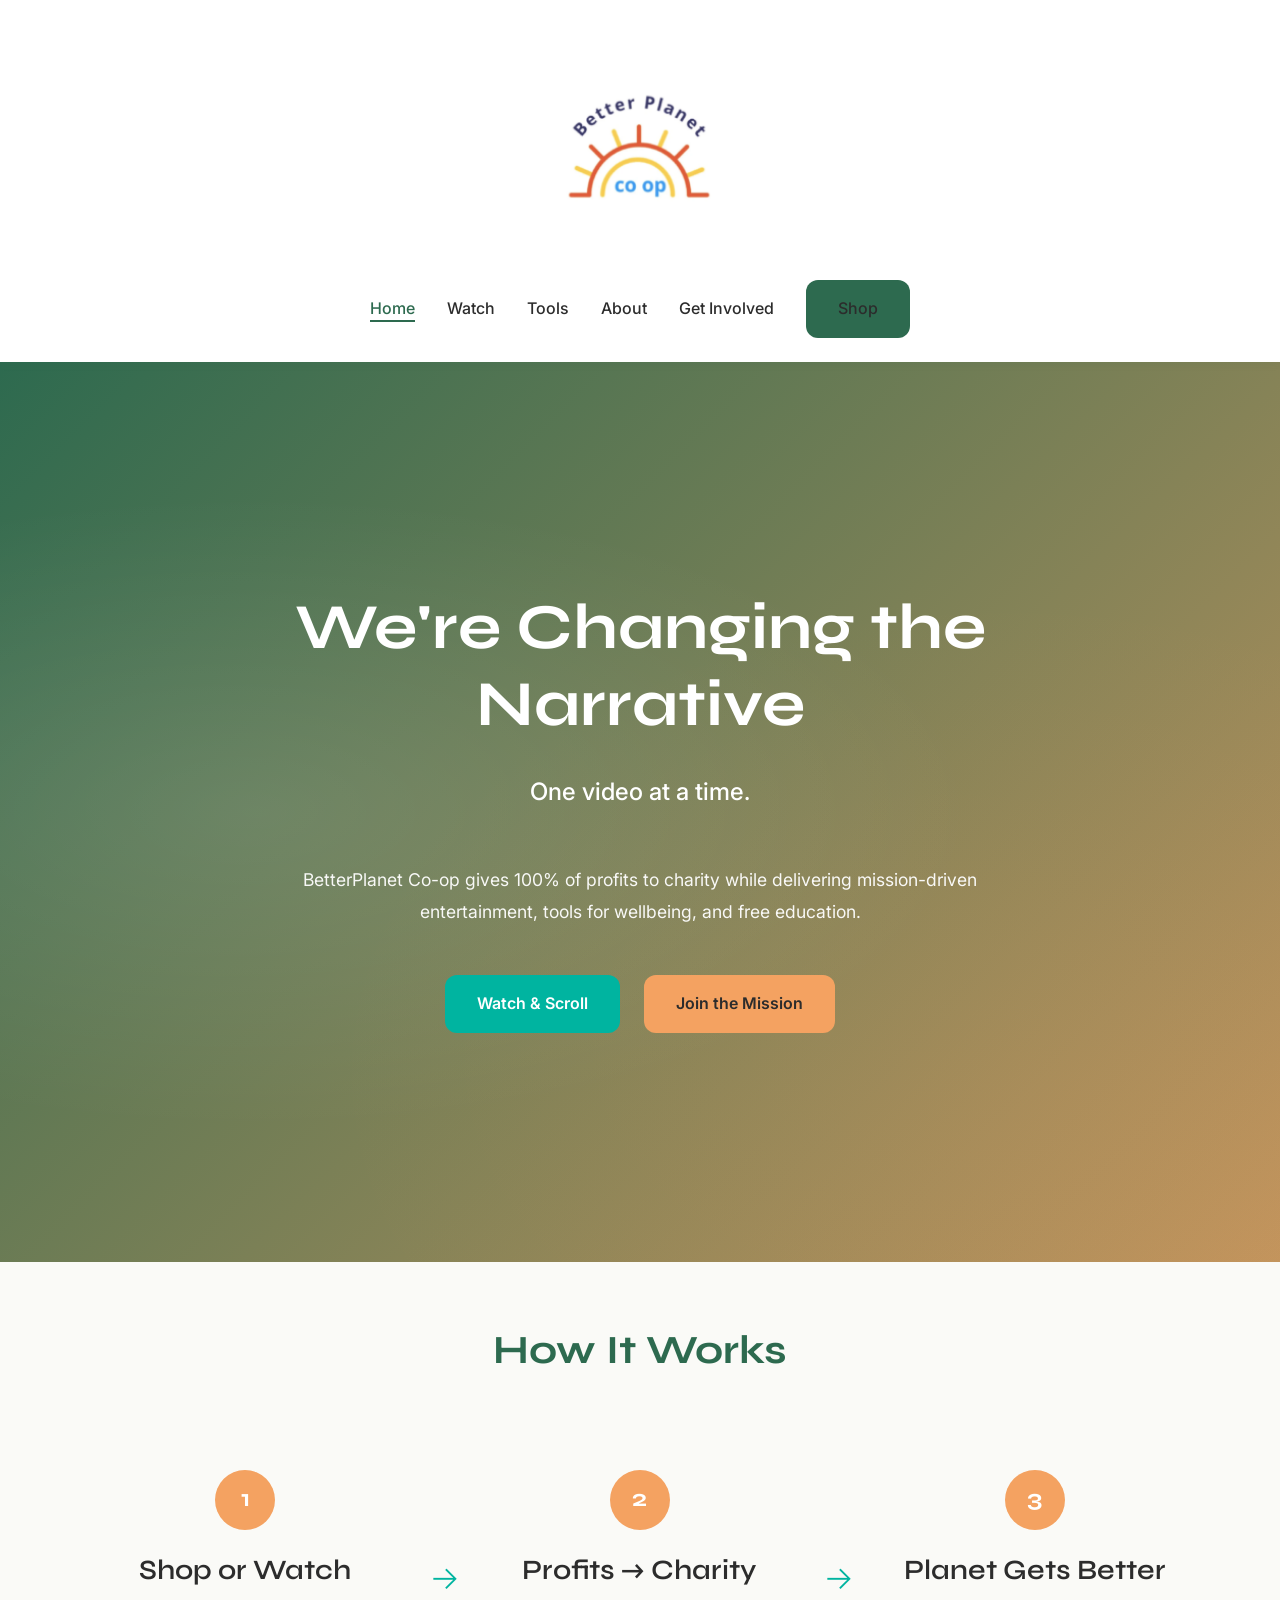
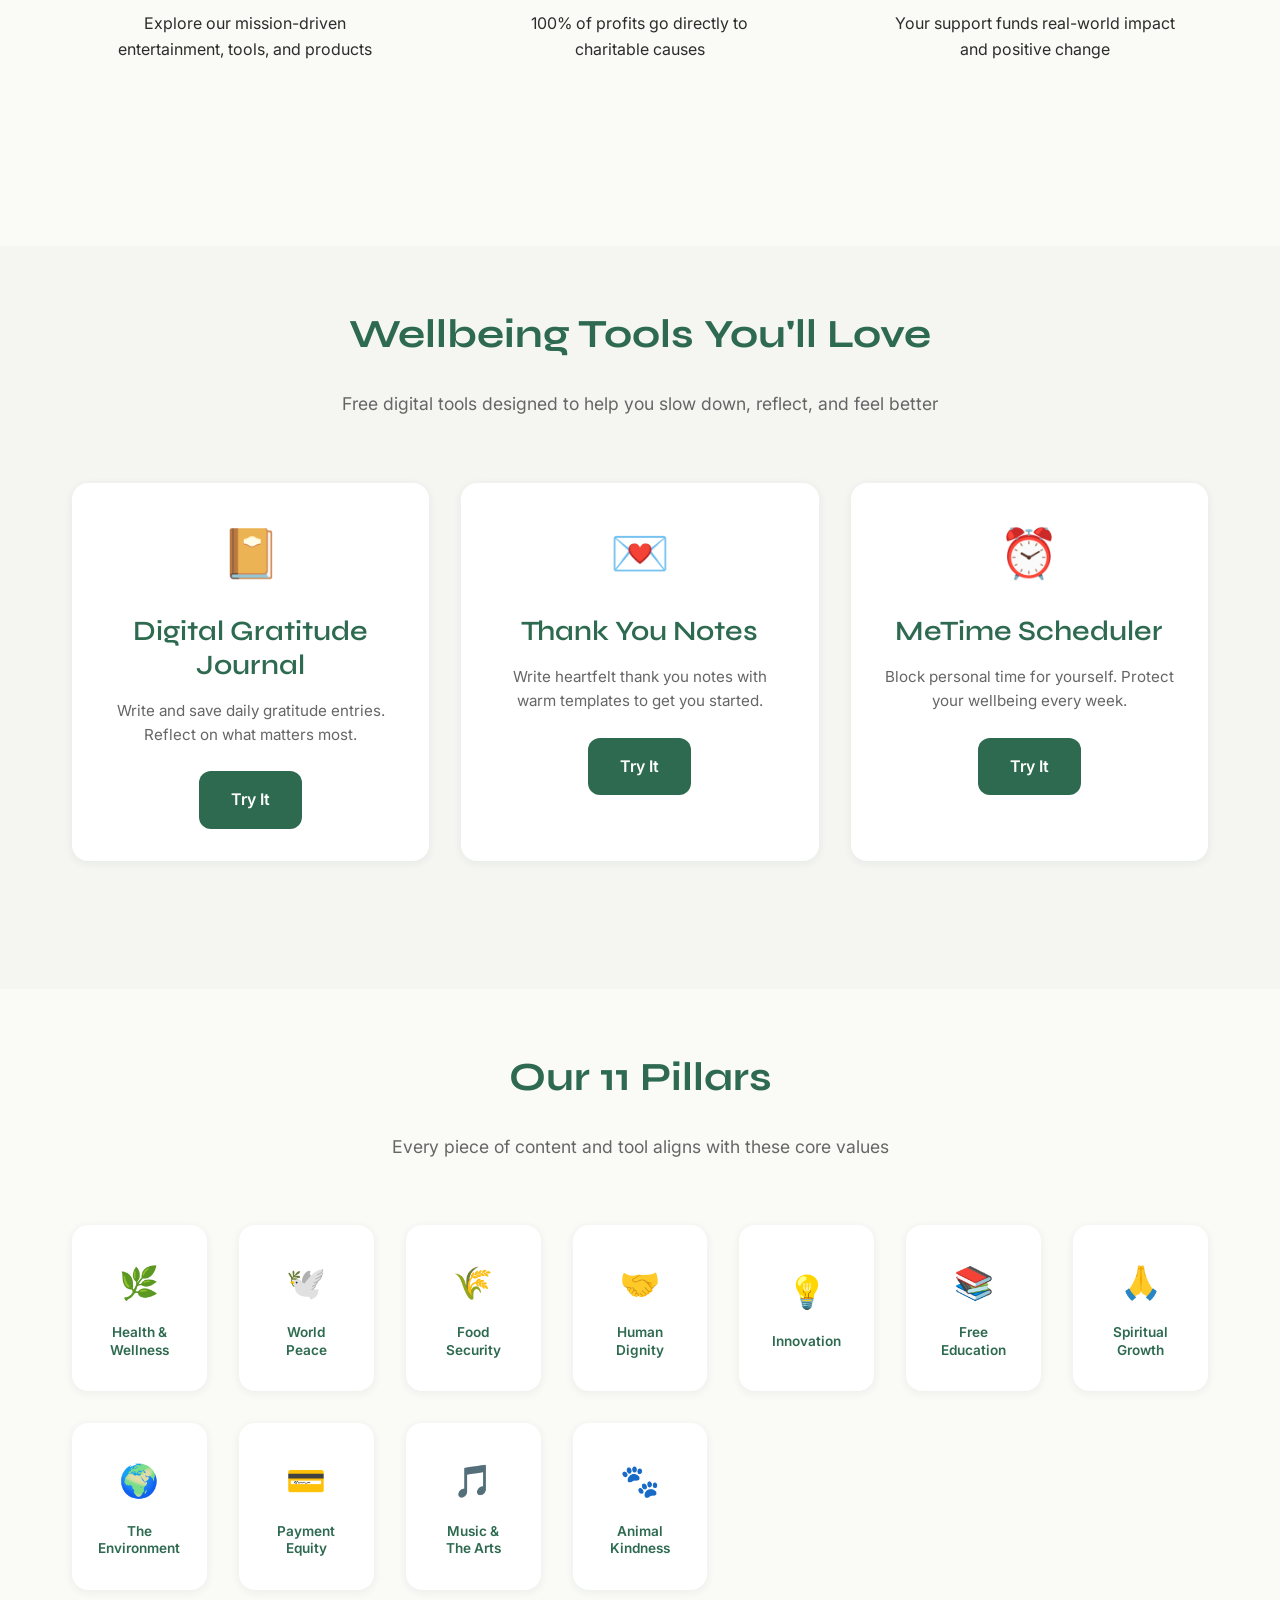
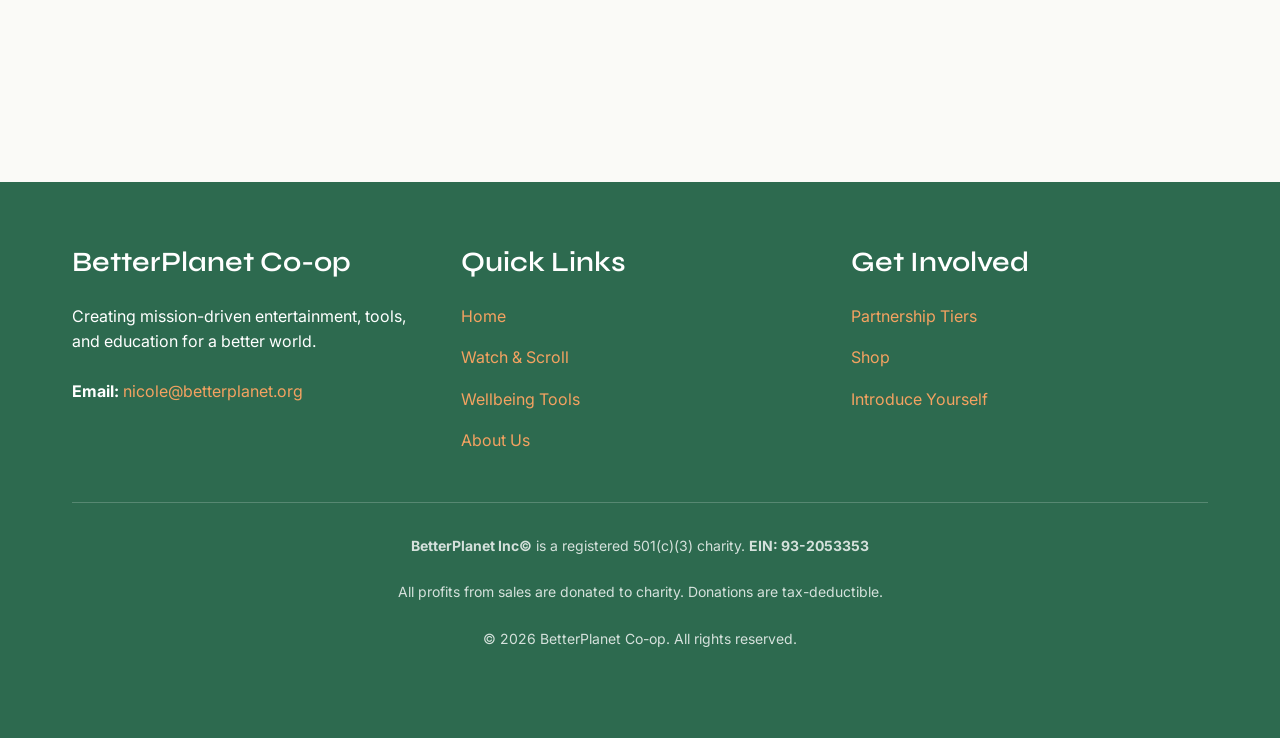
==== index.html @ 9906dc3c "Redesign header layout: centered logo, centered nav links, remove nav text, update favicon path" ====
<!DOCTYPE html>
<html lang="en">
<head>
  <meta charset="UTF-8">
  <meta name="viewport" content="width=device-width, initial-scale=1.0">
  <title>BetterPlanet Co-op | Anti-Doomscrolling Entertainment & Wellbeing</title>
  <link rel="icon" href="/betterplanet_logo_smaller.png" type="image/png" sizes="any">
  <link rel="stylesheet" href="styles.css">
  <style>
    /* Hero Gradient Animation */
    .hero {
      background: linear-gradient(-45deg, #2d6a4f, #00b4a0, #f4a261, #2d6a4f);
      background-size: 400% 400%;
      animation: gradientShift 15s ease infinite;
      min-height: 100vh;
      display: flex;
      align-items: center;
      justify-content: center;
      color: white;
      text-align: center;
      position: relative;
      overflow: hidden;
    }
    
    .hero::before {
      content: '';
      position: absolute;
      top: 0;
      left: 0;
      right: 0;
      bottom: 0;
      background: radial-gradient(ellipse at 20% 50%, rgba(255, 255, 255, 0.1) 0%, transparent 50%),
                  radial-gradient(ellipse at 80% 80%, rgba(244, 162, 97, 0.05) 0%, transparent 50%);
      pointer-events: none;
    }
    
    .hero-content {
      position: relative;
      z-index: 2;
      max-width: 800px;
      padding: var(--spacing-lg);
      animation: fadeInUp var(--transition-slow) ease-out;
    }
    
    .hero h1 {
      color: white;
      margin-bottom: var(--spacing-md);
      font-weight: 700;
    }
    
    .typewriter-text {
      font-size: 1.5rem;
      font-weight: 500;
      margin-bottom: var(--spacing-xl);
      min-height: 3rem;
      display: flex;
      align-items: center;
      justify-content: center;
    }
    
    .hero-subheading {
      font-size: 1.1rem;
      margin-bottom: var(--spacing-xl);
      line-height: 1.8;
      opacity: 0.95;
    }
    
    .hero .btn-group {
      justify-content: center;
    }
    
    /* How It Works */
    .how-it-works {
      display: grid;
      grid-template-columns: repeat(auto-fit, minmax(280px, 1fr));
      gap: var(--spacing-xl);
      text-align: center;
      margin: var(--spacing-2xl) 0;
    }
    
    .step {
      padding: var(--spacing-lg);
    }
    
    .step-number {
      display: inline-flex;
      align-items: center;
      justify-content: center;
      width: 60px;
      height: 60px;
      background-color: var(--color-golden);
      color: white;
      border-radius: 50%;
      font-size: 1.5rem;
      font-weight: 700;
      margin-bottom: var(--spacing-md);
      font-family: var(--font-heading);
    }
    
    .step-arrow {
      display: none;
      color: var(--color-teal);
      font-size: 2rem;
      margin-bottom: var(--spacing-md);
    }
    
    @media (min-width: 769px) {
      .how-it-works {
        grid-template-columns: 1fr 1fr 1fr;
      }
      
      .step {
        position: relative;
      }
      
      .step:not(:last-child)::after {
        content: '→';
        position: absolute;
        right: -40px;
        top: 50%;
        transform: translateY(-50%);
        font-size: 2rem;
        color: var(--color-teal);
        font-weight: 300;
      }
    }
    
    /* Tools Preview */
    .tools-preview {
      display: grid;
      grid-template-columns: repeat(auto-fit, minmax(280px, 1fr));
      gap: var(--spacing-lg);
      margin: var(--spacing-2xl) 0;
    }
    
    .tool-card {
      background: white;
      border-radius: var(--radius-lg);
      padding: var(--spacing-lg);
      text-align: center;
      box-shadow: var(--shadow-sm);
      transition: all var(--transition-base);
    }
    
    .tool-card:hover {
      transform: translateY(-8px);
      box-shadow: var(--shadow-lg);
    }
    
    .tool-icon {
      font-size: 3rem;
      margin-bottom: var(--spacing-md);
    }
    
    .tool-card h3 {
      color: var(--color-forest-green);
      margin-bottom: var(--spacing-sm);
    }
    
    .tool-card p {
      color: var(--color-text-light);
      margin-bottom: var(--spacing-md);
      font-size: 0.95rem;
    }
    
    /* Pillars Grid */
    .pillars-grid {
      display: grid;
      grid-template-columns: repeat(auto-fit, minmax(120px, 1fr));
      gap: var(--spacing-lg);
      margin: var(--spacing-2xl) 0;
    }
    
    @media (max-width: 768px) {
      .pillars-grid {
        grid-template-columns: repeat(3, 1fr);
      }
    }
    
    .pillar-item {
      display: flex;
      flex-direction: column;
      align-items: center;
      justify-content: center;
      padding: var(--spacing-lg);
      background: white;
      border-radius: var(--radius-lg);
      box-shadow: var(--shadow-sm);
      transition: all var(--transition-base);
      cursor: pointer;
      text-align: center;
    }
    
    .pillar-item:hover {
      transform: scale(1.05) translateY(-4px);
      box-shadow: var(--shadow-md);
      background-color: var(--bg-secondary);
    }
    
    .pillar-icon {
      font-size: 2rem;
      margin-bottom: var(--spacing-sm);
    }
    
    .pillar-label {
      font-size: 0.85rem;
      font-weight: 600;
      color: var(--color-forest-green);
      line-height: 1.3;
    }
    
    /* Section Headers */
    .section-header {
      text-align: center;
      margin-bottom: var(--spacing-2xl);
    }
    
    .section-header h2 {
      color: var(--color-forest-green);
    }
    
    .section-header p {
      font-size: 1.1rem;
      color: var(--color-text-light);
      max-width: 600px;
      margin: 0 auto;
    }
  </style>
</head>
<body>
  <!-- Navigation -->
  <header>
    <div class="container">
      <nav class="navbar">
        <a href="index.html" class="logo"><img src="betterplanet_logo_smaller.png" alt="BetterPlanet Co-op logo"></a>
        <div class="hamburger">
          <span></span>
          <span></span>
          <span></span>
        </div>
        <ul class="nav-links">
          <li><a href="index.html">Home</a></li>
          <li><a href="tv.html">Watch</a></li>
          <li><a href="tools.html">Tools</a></li>
          <li><a href="about.html">About</a></li>
          <li><a href="get-involved.html">Get Involved</a></li>
          <li><a href="https://www.agenticsgrowthlab.com/shopping" target="_blank" class="btn btn-primary">Shop</a></li>
        </ul>
      </nav>
    </div>
  </header>

  <!-- Hero Section -->
  <section class="hero">
    <div class="hero-content">
      <h1>We're Changing the Narrative</h1>
      <div class="typewriter-text" id="typewriter"></div>
      <p class="hero-subheading">BetterPlanet Co-op gives 100% of profits to charity while delivering mission-driven entertainment, tools for wellbeing, and free education.</p>
      <div class="btn-group">
        <a href="tv.html" class="btn btn-secondary">Watch & Scroll</a>
        <a href="get-involved.html" class="btn btn-accent">Join the Mission</a>
      </div>
    </div>
  </section>

  <!-- How It Works -->
  <section class="section">
    <div class="container">
      <div class="section-header">
        <h2>How It Works</h2>
      </div>
      <div class="how-it-works">
        <div class="step fade-in-up">
          <div class="step-number">1</div>
          <h3>Shop or Watch</h3>
          <p>Explore our mission-driven entertainment, tools, and products</p>
        </div>
        <div class="step fade-in-up">
          <div class="step-number">2</div>
          <h3>Profits → Charity</h3>
          <p>100% of profits go directly to charitable causes</p>
        </div>
        <div class="step fade-in-up">
          <div class="step-number">3</div>
          <h3>Planet Gets Better</h3>
          <p>Your support funds real-world impact and positive change</p>
        </div>
      </div>
    </div>
  </section>

  <!-- Featured Tools -->
  <section class="section section-alt">
    <div class="container">
      <div class="section-header">
        <h2>Wellbeing Tools You'll Love</h2>
        <p>Free digital tools designed to help you slow down, reflect, and feel better</p>
      </div>
      <div class="tools-preview">
        <div class="tool-card fade-in-up">
          <div class="tool-icon">📔</div>
          <h3>Digital Gratitude Journal</h3>
          <p>Write and save daily gratitude entries. Reflect on what matters most.</p>
          <a href="tools.html#gratitude" class="btn btn-primary">Try It</a>
        </div>
        <div class="tool-card fade-in-up">
          <div class="tool-icon">💌</div>
          <h3>Thank You Notes</h3>
          <p>Write heartfelt thank you notes with warm templates to get you started.</p>
          <a href="tools.html#thankyou" class="btn btn-primary">Try It</a>
        </div>
        <div class="tool-card fade-in-up">
          <div class="tool-icon">⏰</div>
          <h3>MeTime Scheduler</h3>
          <p>Block personal time for yourself. Protect your wellbeing every week.</p>
          <a href="tools.html#metime" class="btn btn-primary">Try It</a>
        </div>
      </div>
    </div>
  </section>

  <!-- 11 Pillars -->
  <section class="section">
    <div class="container">
      <div class="section-header">
        <h2>Our 11 Pillars</h2>
        <p>Every piece of content and tool aligns with these core values</p>
      </div>
      <div class="pillars-grid">
        <div class="pillar-item fade-in-up">
          <div class="pillar-icon">🌿</div>
          <div class="pillar-label">Health & Wellness</div>
        </div>
        <div class="pillar-item fade-in-up">
          <div class="pillar-icon">🕊️</div>
          <div class="pillar-label">World Peace</div>
        </div>
        <div class="pillar-item fade-in-up">
          <div class="pillar-icon">🌾</div>
          <div class="pillar-label">Food Security</div>
        </div>
        <div class="pillar-item fade-in-up">
          <div class="pillar-icon">🤝</div>
          <div class="pillar-label">Human Dignity</div>
        </div>
        <div class="pillar-item fade-in-up">
          <div class="pillar-icon">💡</div>
          <div class="pillar-label">Innovation</div>
        </div>
        <div class="pillar-item fade-in-up">
          <div class="pillar-icon">📚</div>
          <div class="pillar-label">Free Education</div>
        </div>
        <div class="pillar-item fade-in-up">
          <div class="pillar-icon">🙏</div>
          <div class="pillar-label">Spiritual Growth</div>
        </div>
        <div class="pillar-item fade-in-up">
          <div class="pillar-icon">🌍</div>
          <div class="pillar-label">The Environment</div>
        </div>
        <div class="pillar-item fade-in-up">
          <div class="pillar-icon">💳</div>
          <div class="pillar-label">Payment Equity</div>
        </div>
        <div class="pillar-item fade-in-up">
          <div class="pillar-icon">🎵</div>
          <div class="pillar-label">Music & The Arts</div>
        </div>
        <div class="pillar-item fade-in-up">
          <div class="pillar-icon">🐾</div>
          <div class="pillar-label">Animal Kindness</div>
        </div>
      </div>
    </div>
  </section>

  <!-- Footer -->
  <footer>
    <div class="container">
      <div class="footer-content">
        <div class="footer-section">
          <h3>BetterPlanet Co-op</h3>
          <p>Creating mission-driven entertainment, tools, and education for a better world.</p>
          <p><strong>Email:</strong> <a href="mailto:nicole@betterplanet.org">nicole@betterplanet.org</a></p>
        </div>
        <div class="footer-section">
          <h3>Quick Links</h3>
          <ul>
            <li><a href="index.html">Home</a></li>
            <li><a href="tv.html">Watch & Scroll</a></li>
            <li><a href="tools.html">Wellbeing Tools</a></li>
            <li><a href="about.html">About Us</a></li>
          </ul>
        </div>
        <div class="footer-section">
          <h3>Get Involved</h3>
          <ul>
            <li><a href="get-involved.html">Partnership Tiers</a></li>
            <li><a href="https://www.agenticsgrowthlab.com/shopping" target="_blank">Shop</a></li>
            <li><a href="https://www.agenticsgrowthlab.com/introduce-yourself" target="_blank">Introduce Yourself</a></li>
          </ul>
        </div>
      </div>
      <div class="footer-bottom">
        <p><strong>BetterPlanet Inc©</strong> is a registered 501(c)(3) charity. <strong>EIN: 93-2053353</strong></p>
        <p>All profits from sales are donated to charity. Donations are tax-deductible.</p>
        <p>&copy; 2026 BetterPlanet Co-op. All rights reserved.</p>
      </div>
    </div>
  </footer>

  <script src="script.js"></script>
  <script>
    // Initialize typewriter effect on home page
    document.addEventListener('DOMContentLoaded', function() {
      const typewriterElement = document.getElementById('typewriter');
      if (typewriterElement) {
        const phrases = [
          'One video at a time.',
          'One purchase at a time.',
          'One act of kindness at a time.'
        ];
        typewriter(typewriterElement, phrases, 80, 2000);
      }
    });
  </script>
</body>
</html>
---- styles.css ----
/* ===========================================
   BetterPlanet Co-op — Global Styles
   Design System: Warm, hopeful, human
   =========================================== */

@import url('https://fonts.googleapis.com/css2?family=Syne:wght@400;500;600;700&family=Inter:wght@300;400;500;600;700&display=swap');

/* ========== CSS VARIABLES ========== */
:root {
  /* Colors */
  --bg-primary: #fafaf7;
  --bg-secondary: #f5f5f2;
  --color-forest-green: #2d6a4f;
  --color-teal: #00b4a0;
  --color-golden: #f4a261;
  --color-white: #ffffff;
  --color-text-dark: #2c2c2c;
  --color-text-light: #666666;
  --color-border: #e8e8e3;
  
  /* Typography */
  --font-heading: 'Syne', sans-serif;
  --font-body: 'Inter', sans-serif;
  --font-size-base: 16px;
  --line-height-base: 1.6;
  
  /* Spacing */
  --spacing-xs: 0.5rem;
  --spacing-sm: 1rem;
  --spacing-md: 1.5rem;
  --spacing-lg: 2rem;
  --spacing-xl: 3rem;
  --spacing-2xl: 4rem;
  
  /* Border Radius */
  --radius-sm: 8px;
  --radius-md: 12px;
  --radius-lg: 16px;
  --radius-xl: 20px;
  
  /* Shadows */
  --shadow-sm: 0 2px 8px rgba(45, 106, 79, 0.08);
  --shadow-md: 0 4px 16px rgba(45, 106, 79, 0.12);
  --shadow-lg: 0 8px 24px rgba(45, 106, 79, 0.15);
  
  /* Transitions */
  --transition-fast: 150ms ease-out;
  --transition-base: 250ms ease-out;
  --transition-slow: 350ms ease-out;
}

/* ========== RESET & BASE ========== */
* {
  margin: 0;
  padding: 0;
  box-sizing: border-box;
}

html {
  scroll-behavior: smooth;
}

body {
  font-family: var(--font-body);
  font-size: var(--font-size-base);
  line-height: var(--line-height-base);
  color: var(--color-text-dark);
  background-color: var(--bg-primary);
  overflow-x: hidden;
}

/* ========== TYPOGRAPHY ========== */
h1, h2, h3, h4, h5, h6 {
  font-family: var(--font-heading);
  font-weight: 600;
  line-height: 1.2;
  color: var(--color-text-dark);
  margin-bottom: var(--spacing-md);
}

h1 {
  font-size: clamp(2rem, 6vw, 4rem);
  font-weight: 700;
  margin-bottom: var(--spacing-lg);
}

h2 {
  font-size: clamp(1.5rem, 4vw, 2.5rem);
  font-weight: 700;
  margin-bottom: var(--spacing-lg);
}

h3 {
  font-size: clamp(1.25rem, 3vw, 1.75rem);
  font-weight: 600;
}

p {
  margin-bottom: var(--spacing-md);
}

a {
  color: var(--color-teal);
  text-decoration: none;
  transition: color var(--transition-fast);
}

a:hover {
  color: var(--color-golden);
}

/* ========== BUTTONS ========== */
.btn {
  display: inline-flex;
  align-items: center;
  justify-content: center;
  padding: var(--spacing-sm) var(--spacing-lg);
  font-family: var(--font-body);
  font-size: 1rem;
  font-weight: 600;
  border: none;
  border-radius: var(--radius-md);
  cursor: pointer;
  transition: all var(--transition-base);
  text-decoration: none;
  white-space: nowrap;
}

.btn:hover {
  transform: translateY(-2px);
  box-shadow: var(--shadow-md);
}

.btn-primary {
  background-color: var(--color-forest-green);
  color: var(--color-white);
}

.btn-primary:hover {
  background-color: #1f4937;
}

.btn-secondary {
  background-color: var(--color-teal);
  color: var(--color-white);
}

.btn-secondary:hover {
  background-color: #00937f;
}

.btn-accent {
  background-color: var(--color-golden);
  color: var(--color-text-dark);
}

.btn-accent:hover {
  background-color: #e89050;
}

.btn-outline {
  background-color: transparent;
  color: var(--color-forest-green);
  border: 2px solid var(--color-forest-green);
}

.btn-outline:hover {
  background-color: var(--color-forest-green);
  color: var(--color-white);
}

.btn-group {
  display: flex;
  gap: var(--spacing-md);
  flex-wrap: wrap;
}

/* ========== LAYOUT ========== */
.container {
  max-width: 1200px;
  margin: 0 auto;
  padding: 0 var(--spacing-lg);
}

.section {
  padding: var(--spacing-2xl) 0;
}

.section-alt {
  background-color: var(--bg-secondary);
}

.grid {
  display: grid;
  gap: var(--spacing-lg);
}

.grid-2 {
  grid-template-columns: repeat(auto-fit, minmax(300px, 1fr));
}

.grid-3 {
  grid-template-columns: repeat(auto-fit, minmax(280px, 1fr));
}

.grid-4 {
  grid-template-columns: repeat(auto-fit, minmax(250px, 1fr));
}

@media (max-width: 768px) {
  .grid-2,
  .grid-3,
  .grid-4 {
    grid-template-columns: 1fr;
  }
  
  .container {
    padding: 0 var(--spacing-md);
  }
}

/* ========== CARDS ========== */
.card {
  background-color: var(--color-white);
  border-radius: var(--radius-lg);
  padding: var(--spacing-lg);
  box-shadow: var(--shadow-sm);
  transition: all var(--transition-base);
}

.card:hover {
  box-shadow: var(--shadow-md);
  transform: translateY(-4px);
}

.card-icon {
  font-size: 2.5rem;
  margin-bottom: var(--spacing-md);
}

/* ========== FORMS ========== */
.form-group {
  margin-bottom: var(--spacing-lg);
}

label {
  display: block;
  margin-bottom: var(--spacing-sm);
  font-weight: 600;
  color: var(--color-text-dark);
}

input,
textarea,
select {
  width: 100%;
  padding: var(--spacing-sm);
  border: 1px solid var(--color-border);
  border-radius: var(--radius-md);
  font-family: var(--font-body);
  font-size: 1rem;
  transition: border-color var(--transition-fast);
}

input:focus,
textarea:focus,
select:focus {
  outline: none;
  border-color: var(--color-teal);
  box-shadow: 0 0 0 3px rgba(0, 180, 160, 0.1);
}

textarea {
  resize: vertical;
  min-height: 120px;
}

/* ========== NAVIGATION ========== */
header {
  background-color: var(--color-white);
  box-shadow: var(--shadow-sm);
  position: sticky;
  top: 0;
  z-index: 100;
}

.navbar {
  display: flex;
  flex-direction: column;
  align-items: center;
  padding: var(--spacing-md) 0;
  gap: var(--spacing-sm);
}

.logo {
    display: inline-flex;
    align-items: center;
    justify-content: center;
    font-family: var(--font-heading);
    font-size: 1.5rem;
    font-weight: 700;
    color: var(--color-forest-green);
    text-decoration: none;
  }

  .logo img {
    height: 240px;
    width: auto;
    display: block;
  }
.nav-links {
  display: flex;
  list-style: none;
  gap: var(--spacing-lg);
  align-items: center;
  justify-content: center;
  flex-wrap: wrap;
}

.nav-links a {
  color: var(--color-text-dark);
  font-weight: 500;
  transition: color var(--transition-fast);
}

.nav-links a:hover {
  color: var(--color-teal);
}

.nav-links a.active {
  color: var(--color-forest-green);
  border-bottom: 2px solid var(--color-forest-green);
  padding-bottom: 2px;
}

.hamburger {
  display: none;
  flex-direction: column;
  cursor: pointer;
  gap: 6px;
}

.hamburger span {
  width: 25px;
  height: 3px;
  background-color: var(--color-forest-green);
  border-radius: 2px;
  transition: all var(--transition-base);
}

@media (max-width: 768px) {
  .hamburger {
    display: flex;
  }
  
  .nav-links {
    display: none;
    position: absolute;
    top: 100%;
    left: 0;
    right: 0;
    flex-direction: column;
    background-color: var(--color-white);
    gap: 0;
    border-bottom: 1px solid var(--color-border);
  }
  
  .nav-links.active {
    display: flex;
  }
  
  .nav-links a {
    padding: var(--spacing-md) var(--spacing-lg);
    border-bottom: 1px solid var(--color-border);
  }
  
  .hamburger.active span:nth-child(1) {
    transform: rotate(45deg) translate(10px, 10px);
  }
  
  .hamburger.active span:nth-child(2) {
    opacity: 0;
  }
  
  .hamburger.active span:nth-child(3) {
    transform: rotate(-45deg) translate(7px, -7px);
  }
}

/* ========== FOOTER ========== */
footer {
  background-color: var(--color-forest-green);
  color: var(--color-white);
  padding: var(--spacing-2xl) 0;
  margin-top: var(--spacing-2xl);
}

footer a {
  color: var(--color-golden);
}

footer a:hover {
  color: var(--color-white);
}

.footer-content {
  display: grid;
  grid-template-columns: repeat(auto-fit, minmax(250px, 1fr));
  gap: var(--spacing-lg);
  margin-bottom: var(--spacing-lg);
}

.footer-section h3 {
  color: var(--color-white);
  margin-bottom: var(--spacing-md);
}

.footer-section ul {
  list-style: none;
}

.footer-section li {
  margin-bottom: var(--spacing-sm);
}

.footer-bottom {
  border-top: 1px solid rgba(255, 255, 255, 0.2);
  padding-top: var(--spacing-lg);
  text-align: center;
  font-size: 0.875rem;
  color: rgba(255, 255, 255, 0.8);
}

/* ========== ANIMATIONS ========== */
@keyframes fadeInUp {
  from {
    opacity: 0;
    transform: translateY(30px);
  }
  to {
    opacity: 1;
    transform: translateY(0);
  }
}

@keyframes fadeIn {
  from {
    opacity: 0;
  }
  to {
    opacity: 1;
  }
}

@keyframes slideInLeft {
  from {
    opacity: 0;
    transform: translateX(-30px);
  }
  to {
    opacity: 1;
    transform: translateX(0);
  }
}

@keyframes slideInRight {
  from {
    opacity: 0;
    transform: translateX(30px);
  }
  to {
    opacity: 1;
    transform: translateX(0);
  }
}

@keyframes pulse {
  0%, 100% {
    opacity: 1;
  }
  50% {
    opacity: 0.7;
  }
}

@keyframes gradientShift {
  0% {
    background-position: 0% 50%;
  }
  50% {
    background-position: 100% 50%;
  }
  100% {
    background-position: 0% 50%;
  }
}

.fade-in-up {
  animation: fadeInUp var(--transition-slow) ease-out forwards;
}

.fade-in {
  animation: fadeIn var(--transition-base) ease-out;
}

.slide-in-left {
  animation: slideInLeft var(--transition-slow) ease-out forwards;
}

.slide-in-right {
  animation: slideInRight var(--transition-slow) ease-out forwards;
}

/* ========== UTILITY CLASSES ========== */
.text-center {
  text-align: center;
}

.text-muted {
  color: var(--color-text-light);
}

.mt-sm { margin-top: var(--spacing-sm); }
.mt-md { margin-top: var(--spacing-md); }
.mt-lg { margin-top: var(--spacing-lg); }
.mt-xl { margin-top: var(--spacing-xl); }

.mb-sm { margin-bottom: var(--spacing-sm); }
.mb-md { margin-bottom: var(--spacing-md); }
.mb-lg { margin-bottom: var(--spacing-lg); }
.mb-xl { margin-bottom: var(--spacing-xl); }

.px-md { padding-left: var(--spacing-md); padding-right: var(--spacing-md); }
.py-lg { padding-top: var(--spacing-lg); padding-bottom: var(--spacing-lg); }

/* ========== ACCESSIBILITY ========== */
@media (prefers-reduced-motion: reduce) {
  * {
    animation-duration: 0.01ms !important;
    animation-iteration-count: 1 !important;
    transition-duration: 0.01ms !important;
  }
}

@media (prefers-color-scheme: dark) {
  :root {
    --bg-primary: #1a1a18;
    --bg-secondary: #2a2a27;
    --color-text-dark: #f5f5f2;
    --color-text-light: #b0b0a8;
  }
  
  body {
    background-color: var(--bg-primary);
  }
}
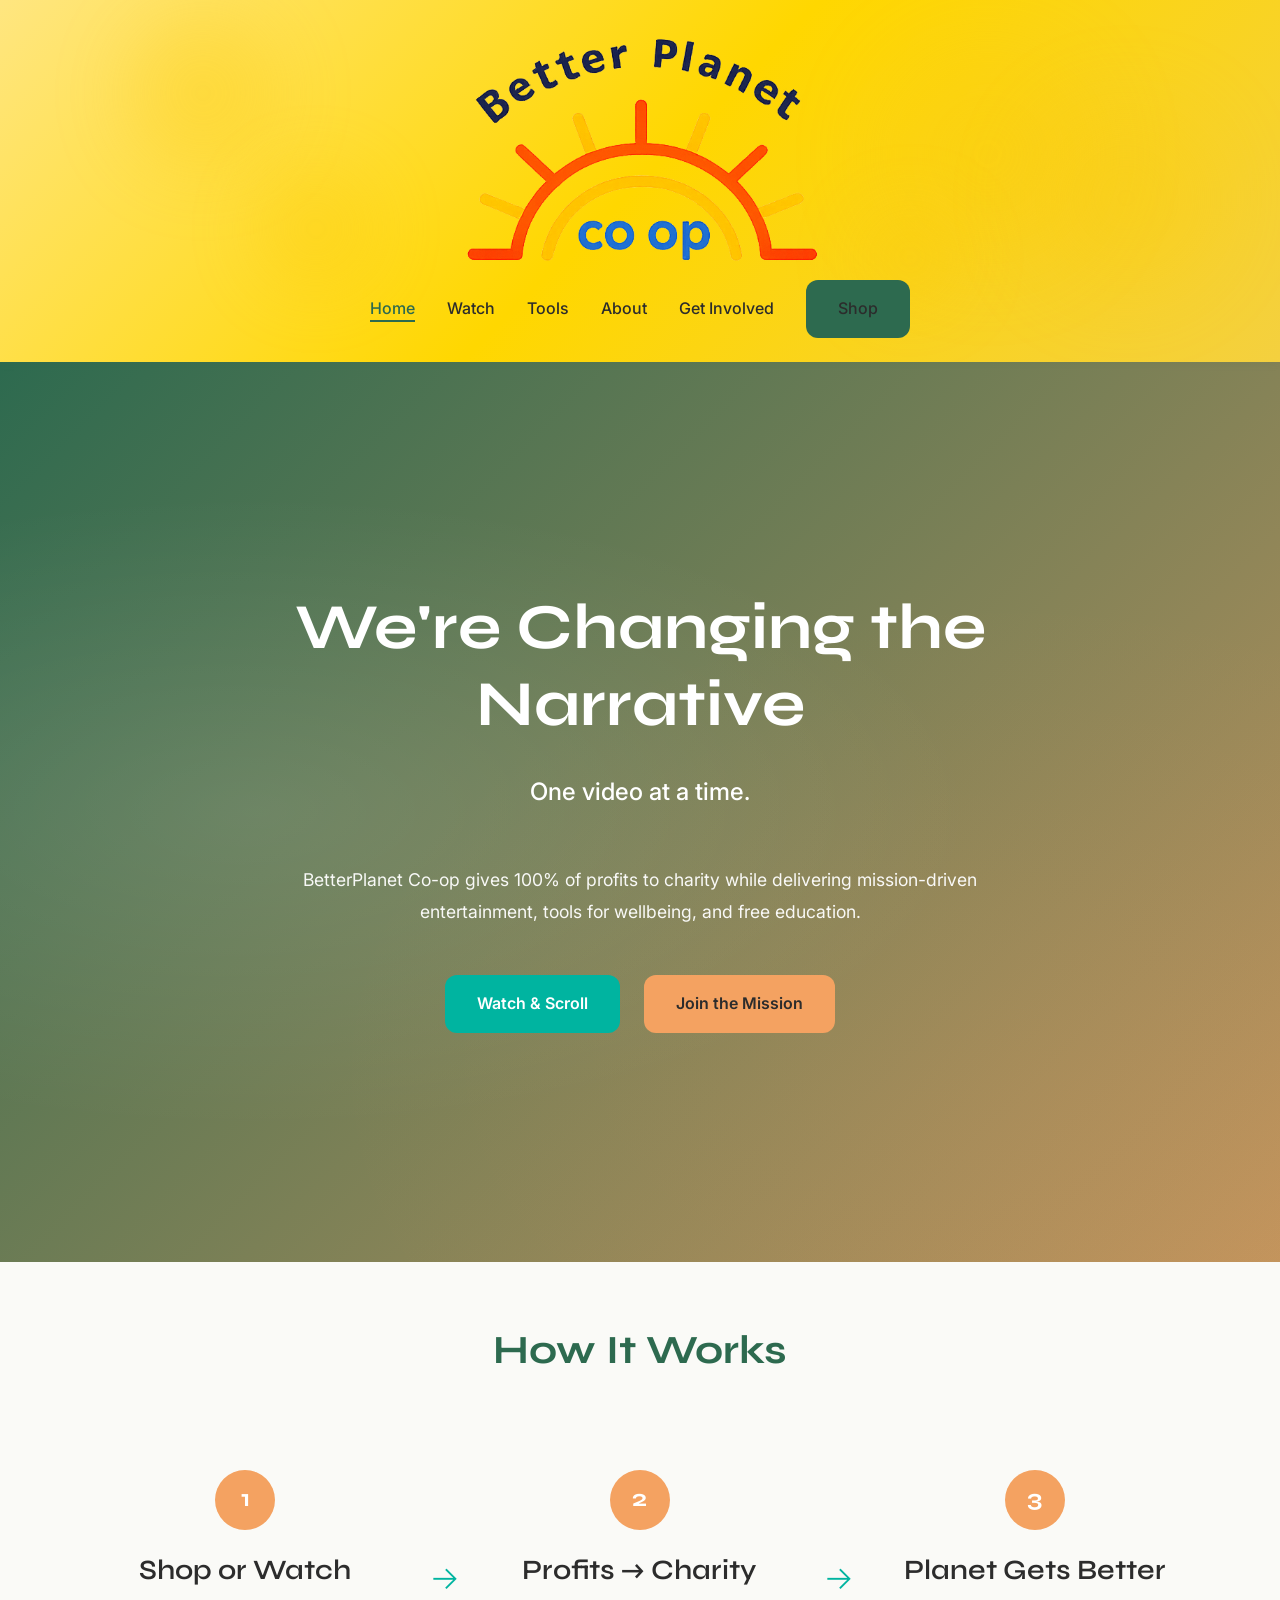
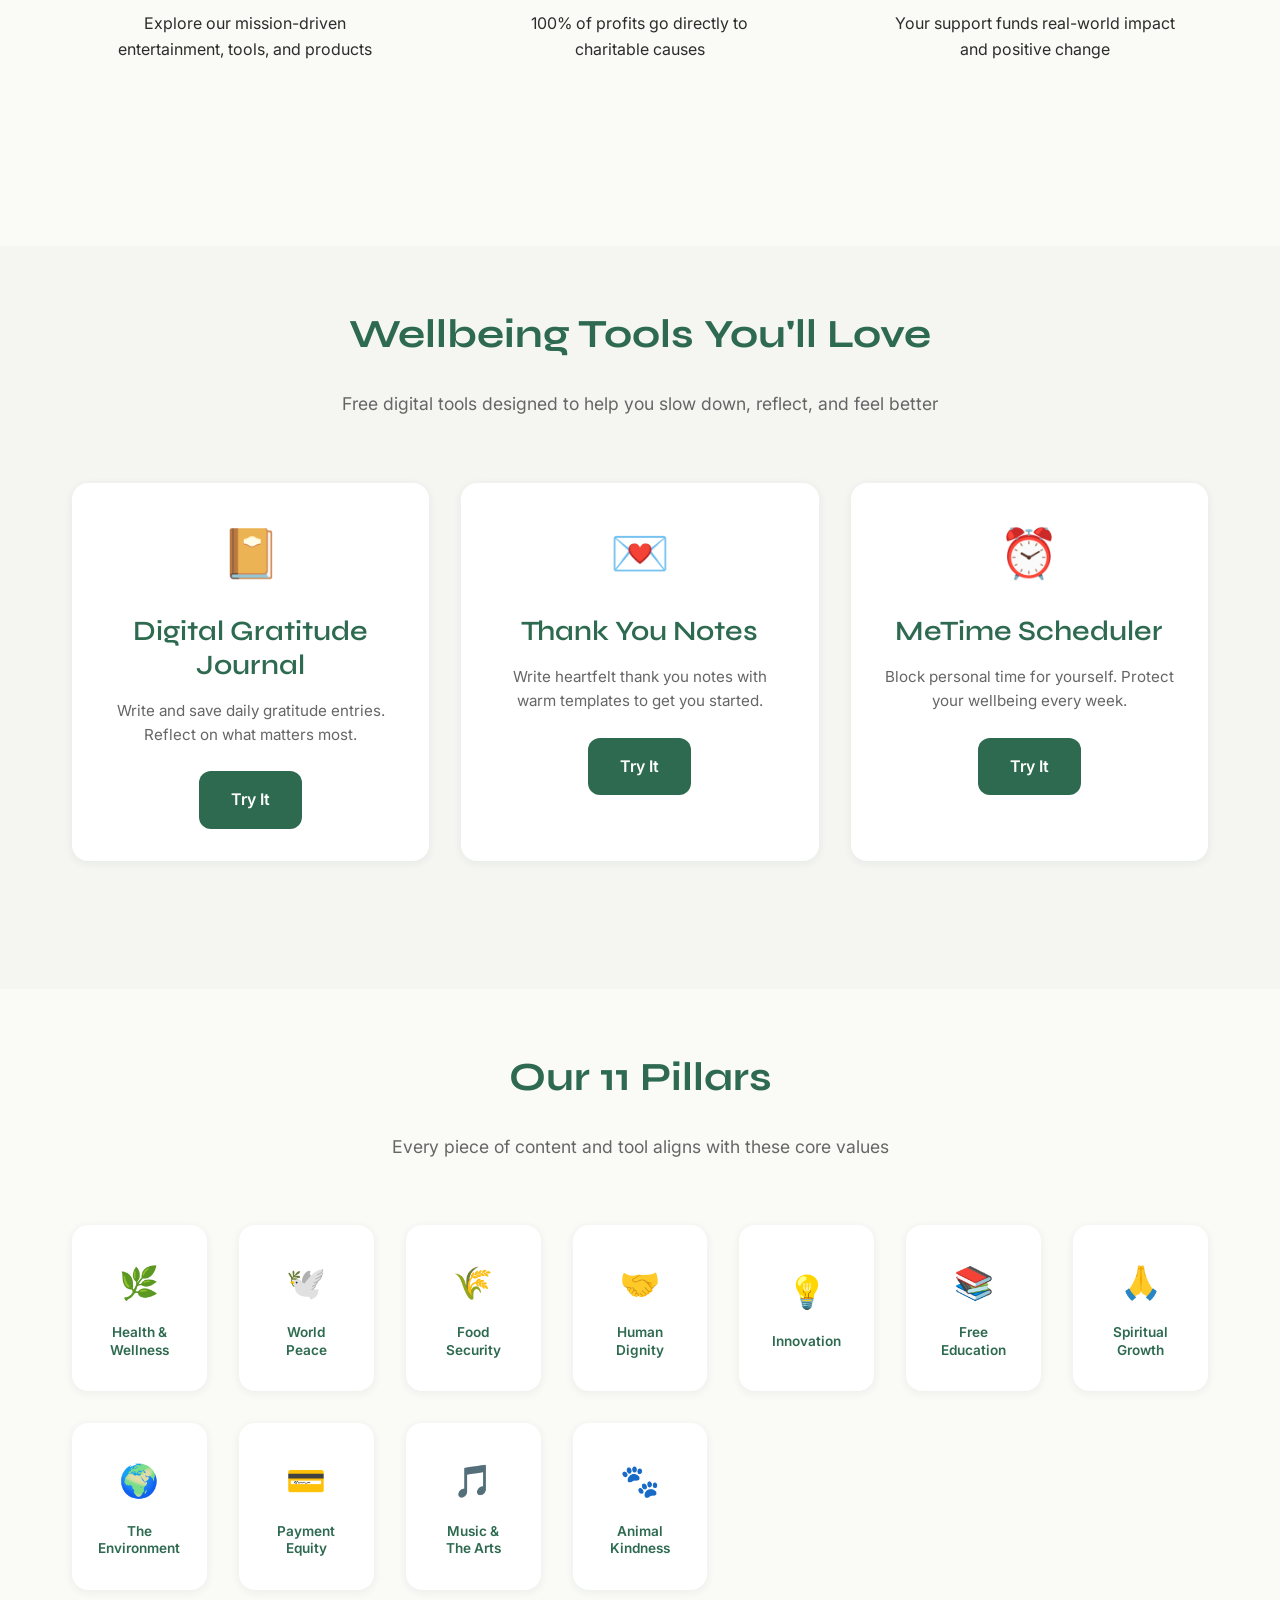
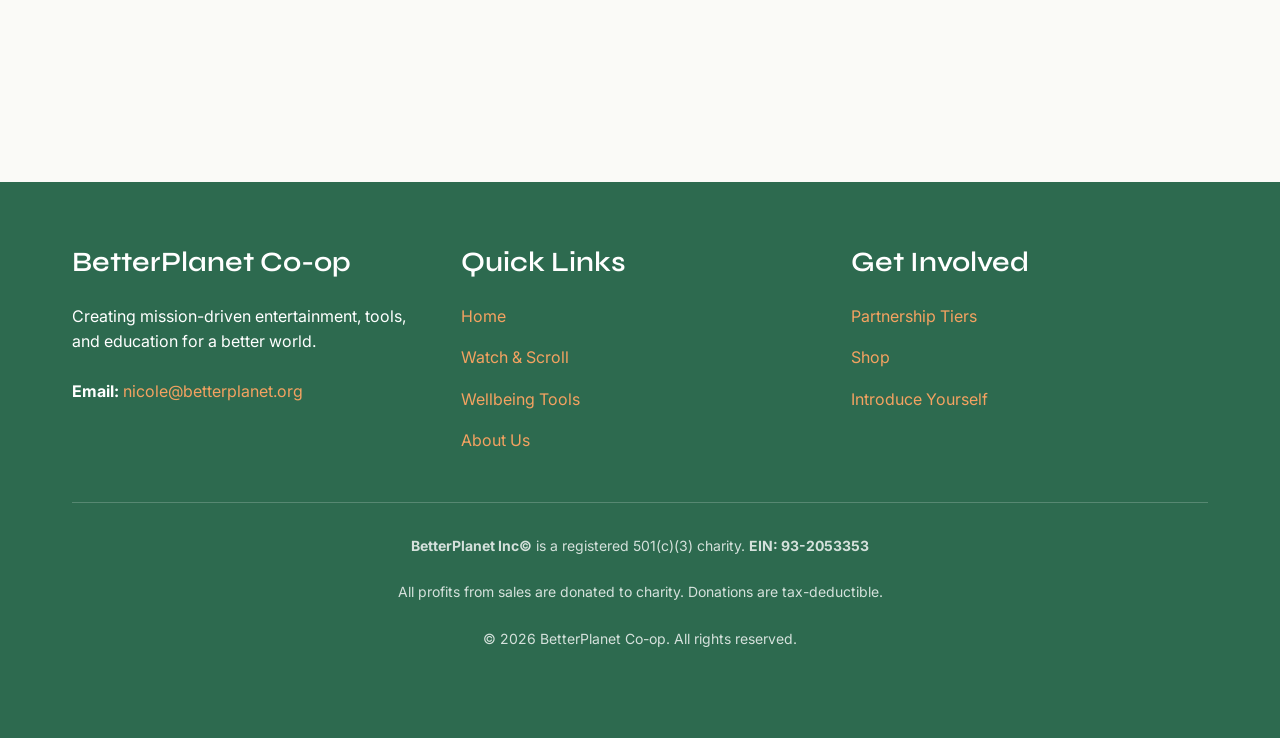
==== commit 1f45b995: "Apply golden bokeh header effects to all pages, revert favicon to favicon.png, update logos" ====
--- a/index.html
+++ b/index.html
@@ -4,7 +4,7 @@
   <meta charset="UTF-8">
   <meta name="viewport" content="width=device-width, initial-scale=1.0">
   <title>BetterPlanet Co-op | Anti-Doomscrolling Entertainment & Wellbeing</title>
-  <link rel="icon" href="/betterplanet_logo_smaller.png" type="image/png" sizes="any">
+  <link rel='icon' type='image/png' href='favicon.png'>
   <link rel="stylesheet" href="styles.css">
   <style>
     /* Hero Gradient Animation */
@@ -225,14 +225,107 @@
       max-width: 600px;
       margin: 0 auto;
     }
+
+    /* Header Bokeh */
+    header {
+      position: relative;
+      z-index: 1;
+      overflow: hidden;
+      background: linear-gradient(135deg, #ffd700 0%, #f4d03f 50%, #f39c12 100%);
+    }
+
+    header .container {
+      position: relative;
+      z-index: 2;
+    }
+
+    .bokeh-background {
+      position: absolute;
+      inset: 0;
+      overflow: hidden;
+      z-index: 0;
+      background: linear-gradient(135deg, #ffe680 0%, #ffd700 50%, #f4d03f 100%);
+    }
+
+    .bokeh-circle {
+      position: absolute;
+      background: radial-gradient(circle, rgba(255, 215, 0, 0.6), rgba(243, 156, 18, 0.3));
+      border-radius: 50%;
+      filter: blur(40px);
+      opacity: 0.6;
+    }
+
+    .bokeh-1 {
+      width: 150px;
+      height: 150px;
+      top: 5%;
+      left: 10%;
+      animation: bokehdrift 20s ease-in-out infinite;
+    }
+
+    .bokeh-2 {
+      width: 200px;
+      height: 200px;
+      top: 15%;
+      right: 15%;
+      animation: bokehdrift 25s ease-in-out infinite reverse;
+      filter: blur(50px);
+      opacity: 0.5;
+    }
+
+    .bokeh-3 {
+      width: 120px;
+      height: 120px;
+      bottom: 20%;
+      left: 20%;
+      animation: bokehdrift 22s ease-in-out infinite;
+      filter: blur(35px);
+      opacity: 0.55;
+    }
+
+    .bokeh-4 {
+      width: 180px;
+      height: 180px;
+      top: 30%;
+      right: 5%;
+      animation: bokehdrift 28s ease-in-out infinite;
+      filter: blur(45px);
+      opacity: 0.5;
+    }
+
+    .bokeh-5 {
+      width: 100px;
+      height: 100px;
+      bottom: 15%;
+      right: 25%;
+      animation: bokehdrift 24s ease-in-out infinite reverse;
+      filter: blur(35px);
+      opacity: 0.6;
+    }
+
+    @keyframes bokehdrift {
+      0%, 100% {
+        transform: translateY(0) translateX(0);
+      }
+      50% {
+        transform: translateY(-30px) translateX(20px);
+      }
+    }
   </style>
 </head>
 <body>
   <!-- Navigation -->
   <header>
+    <div class="bokeh-background" aria-hidden="true">
+      <div class="bokeh-circle bokeh-1"></div>
+      <div class="bokeh-circle bokeh-2"></div>
+      <div class="bokeh-circle bokeh-3"></div>
+      <div class="bokeh-circle bokeh-4"></div>
+      <div class="bokeh-circle bokeh-5"></div>
+    </div>
     <div class="container">
       <nav class="navbar">
-        <a href="index.html" class="logo"><img src="betterplanet_logo_smaller.png" alt="BetterPlanet Co-op logo"></a>
+        <a href="index.html" class="logo"><img src="Logo-Main.png" alt="BetterPlanet Co-op logo"></a>
         <div class="hamburger">
           <span></span>
           <span></span>
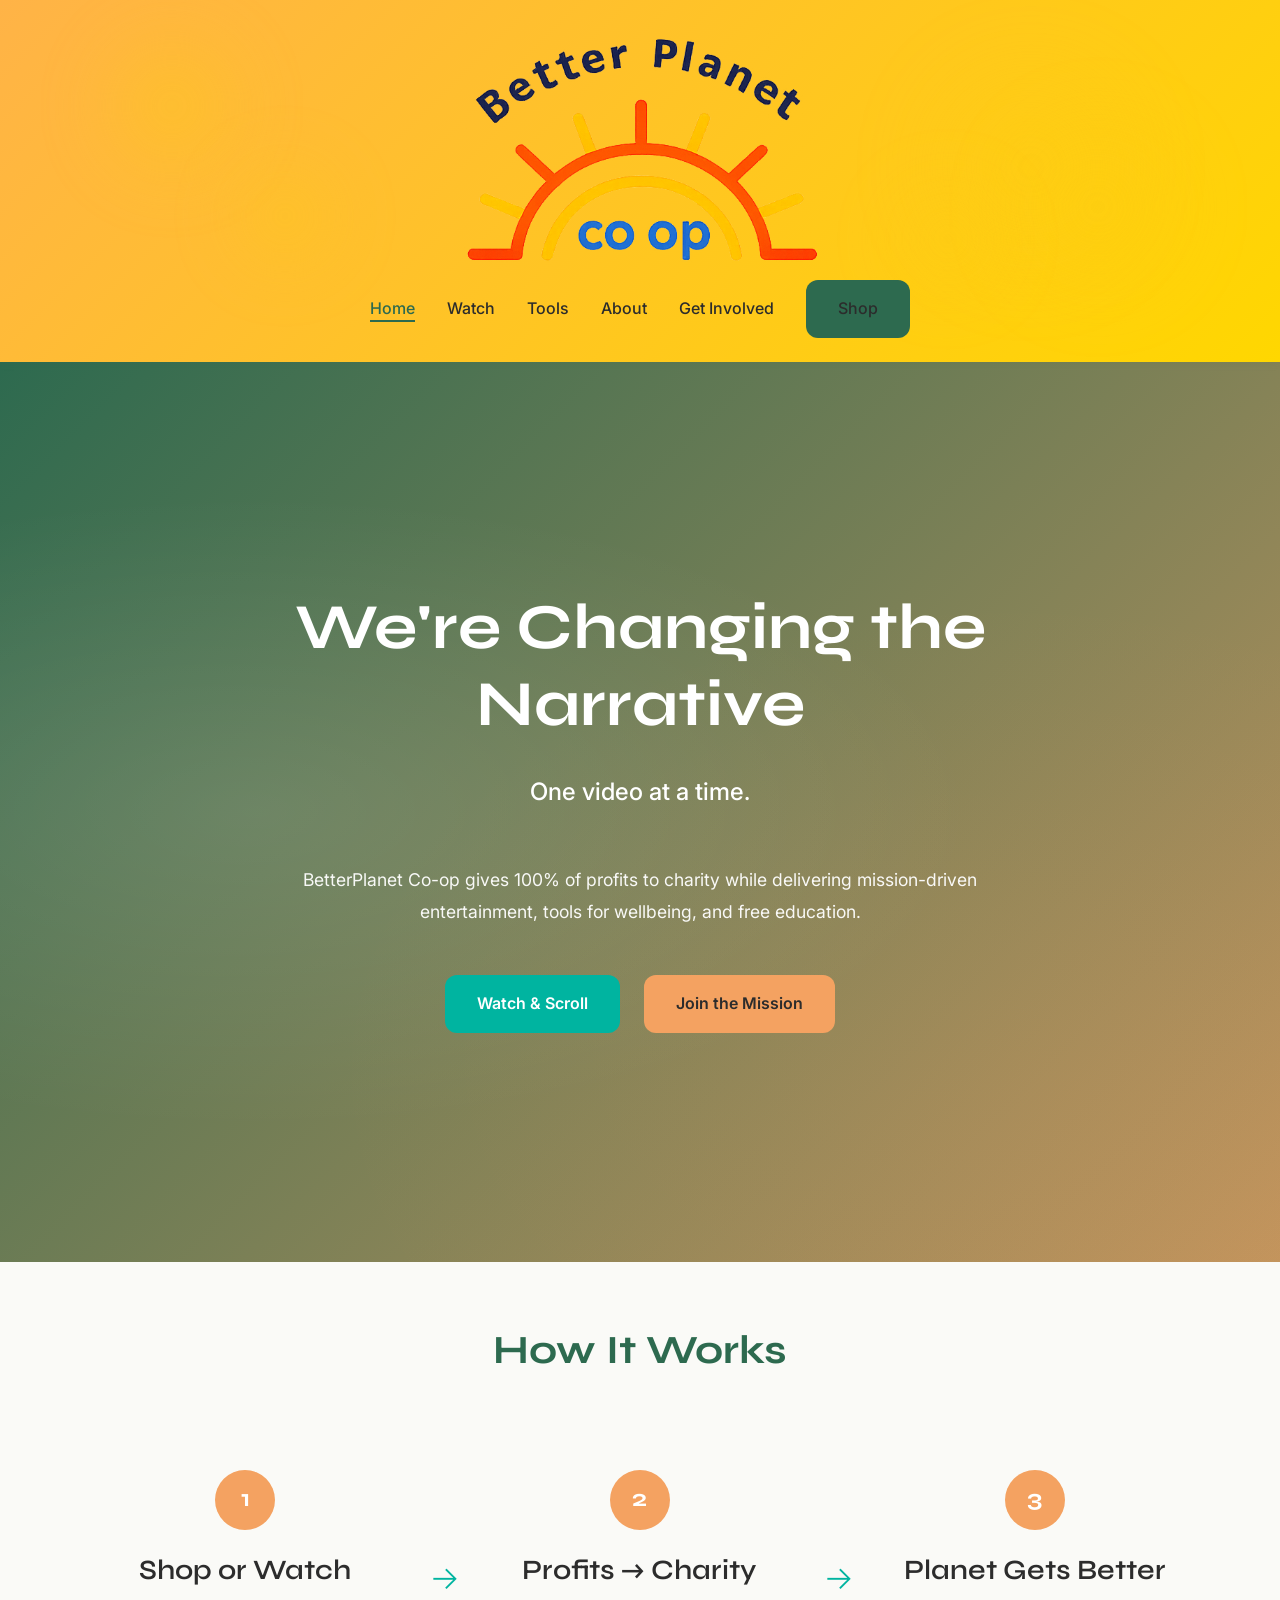
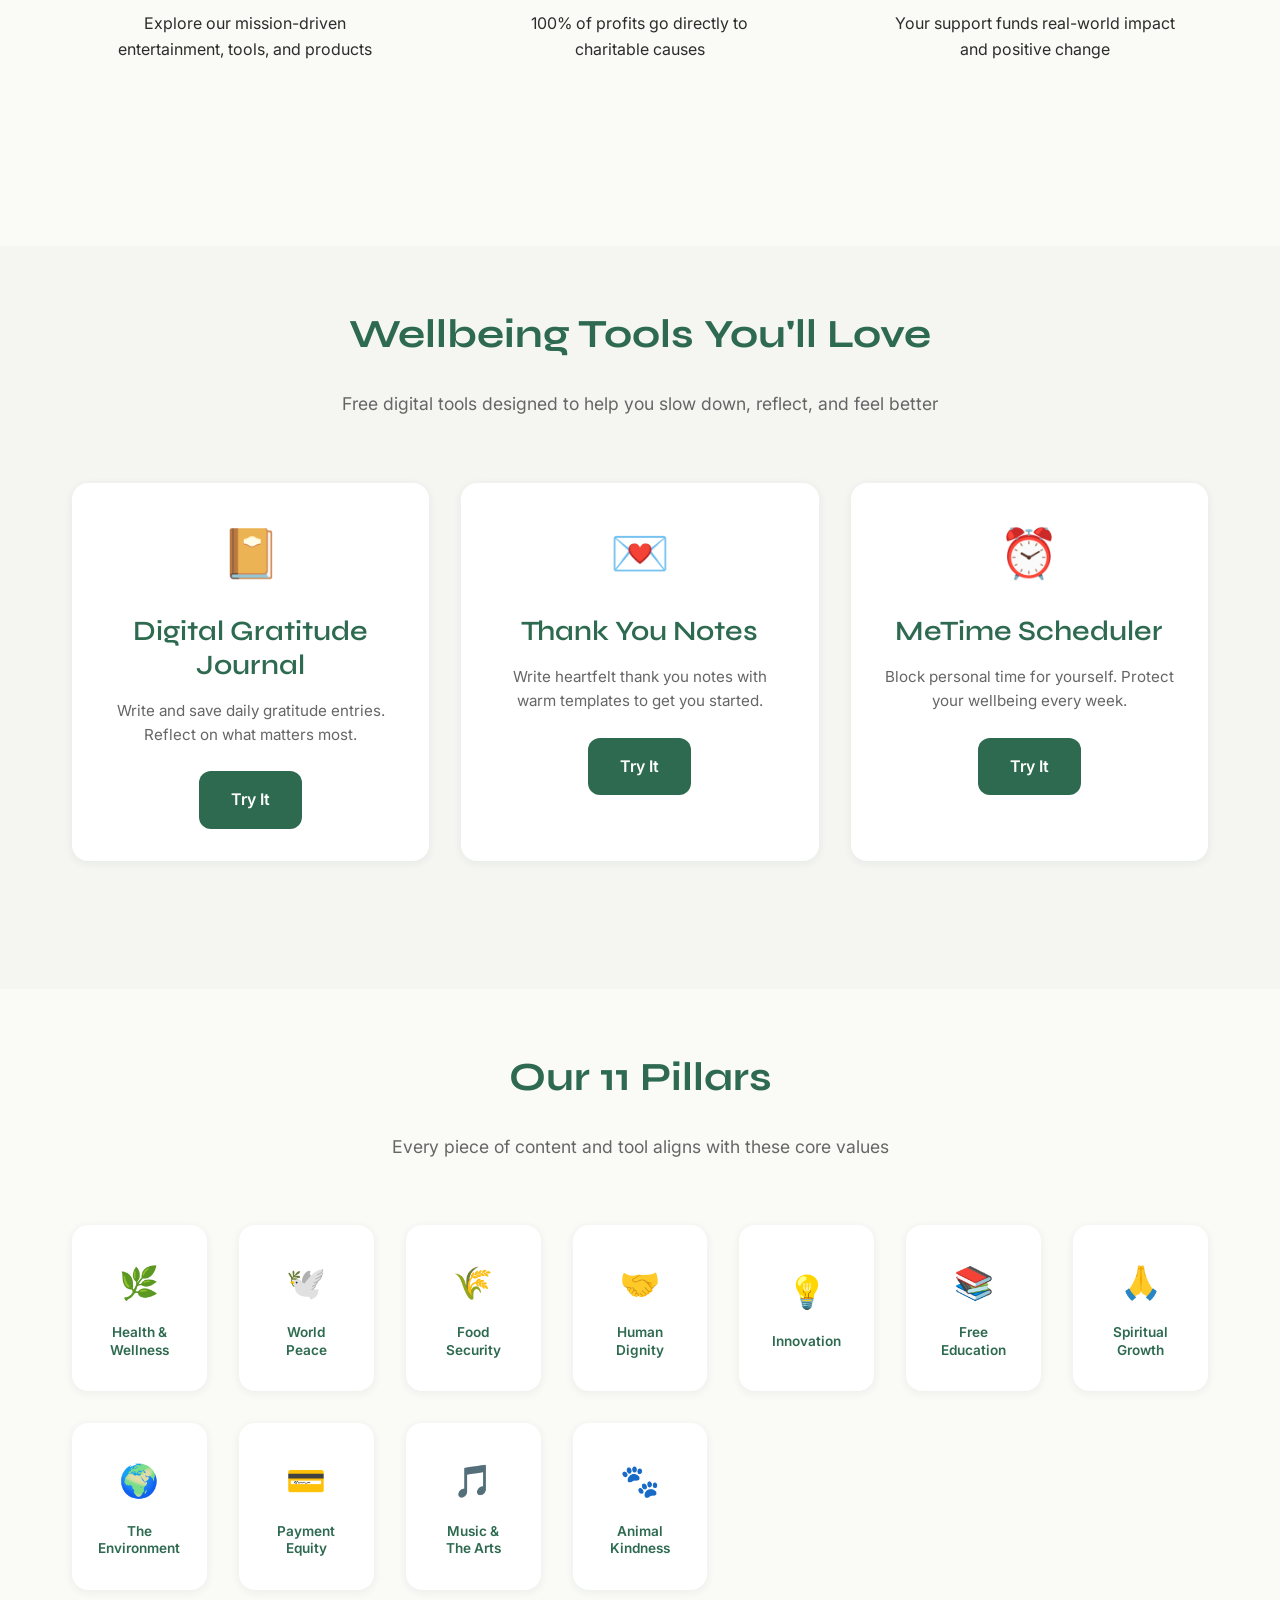
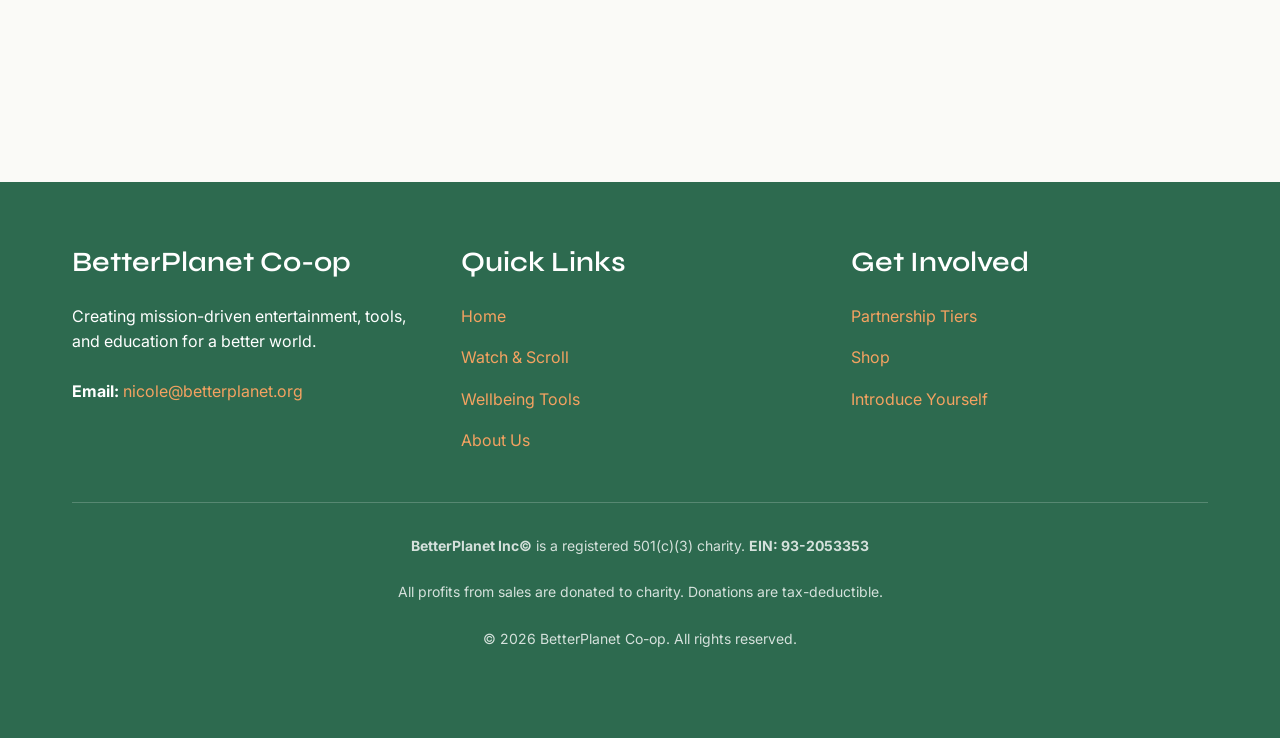
==== commit 76d56920: "Redesign tv.html with canvas bokeh header, SVG wave divider, and starfield zone; apply unified golde" ====
--- a/index.html
+++ b/index.html
@@ -231,7 +231,7 @@
       position: relative;
       z-index: 1;
       overflow: hidden;
-      background: linear-gradient(135deg, #ffd700 0%, #f4d03f 50%, #f39c12 100%);
+      background: linear-gradient(135deg, #ffb347 0%, #ffd700 100%);
     }
 
     header .container {
@@ -244,63 +244,63 @@
       inset: 0;
       overflow: hidden;
       z-index: 0;
-      background: linear-gradient(135deg, #ffe680 0%, #ffd700 50%, #f4d03f 100%);
+      background: linear-gradient(135deg, #ffb347 0%, #ffd700 100%);
     }
 
     .bokeh-circle {
       position: absolute;
-      background: radial-gradient(circle, rgba(255, 215, 0, 0.6), rgba(243, 156, 18, 0.3));
+      background: radial-gradient(circle, rgba(255, 215, 0, 0.5), rgba(244, 162, 97, 0.2));
       border-radius: 50%;
-      filter: blur(40px);
-      opacity: 0.6;
+      filter: blur(35px);
+      opacity: 0.7;
     }
 
     .bokeh-1 {
-      width: 150px;
-      height: 150px;
-      top: 5%;
-      left: 10%;
-      animation: bokehdrift 20s ease-in-out infinite;
+      width: 140px;
+      height: 140px;
+      top: 10%;
+      left: 8%;
+      animation: bokehdrift 24s ease-in-out infinite;
     }
 
     .bokeh-2 {
-      width: 200px;
-      height: 200px;
-      top: 15%;
-      right: 15%;
-      animation: bokehdrift 25s ease-in-out infinite reverse;
-      filter: blur(50px);
-      opacity: 0.5;
-    }
-
-    .bokeh-3 {
-      width: 120px;
-      height: 120px;
-      bottom: 20%;
-      left: 20%;
-      animation: bokehdrift 22s ease-in-out infinite;
-      filter: blur(35px);
-      opacity: 0.55;
-    }
-
-    .bokeh-4 {
-      width: 180px;
-      height: 180px;
-      top: 30%;
-      right: 5%;
-      animation: bokehdrift 28s ease-in-out infinite;
+      width: 190px;
+      height: 190px;
+      top: 20%;
+      right: 12%;
+      animation: bokehdrift 28s ease-in-out infinite reverse;
       filter: blur(45px);
       opacity: 0.5;
+    }
+
+    .bokeh-3 {
+      width: 110px;
+      height: 110px;
+      bottom: 25%;
+      left: 18%;
+      animation: bokehdrift 20s ease-in-out infinite;
+      filter: blur(32px);
+      opacity: 0.6;
+    }
+
+    .bokeh-4 {
+      width: 160px;
+      height: 160px;
+      top: 35%;
+      right: 8%;
+      animation: bokehdrift 26s ease-in-out infinite;
+      filter: blur(40px);
+      opacity: 0.55;
     }
 
     .bokeh-5 {
       width: 100px;
       height: 100px;
-      bottom: 15%;
-      right: 25%;
-      animation: bokehdrift 24s ease-in-out infinite reverse;
+      bottom: 20%;
+      right: 22%;
+      animation: bokehdrift 22s ease-in-out infinite reverse;
       filter: blur(35px);
-      opacity: 0.6;
+      opacity: 0.65;
     }
 
     @keyframes bokehdrift {
@@ -308,7 +308,7 @@
         transform: translateY(0) translateX(0);
       }
       50% {
-        transform: translateY(-30px) translateX(20px);
+        transform: translateY(-25px) translateX(15px);
       }
     }
   </style>
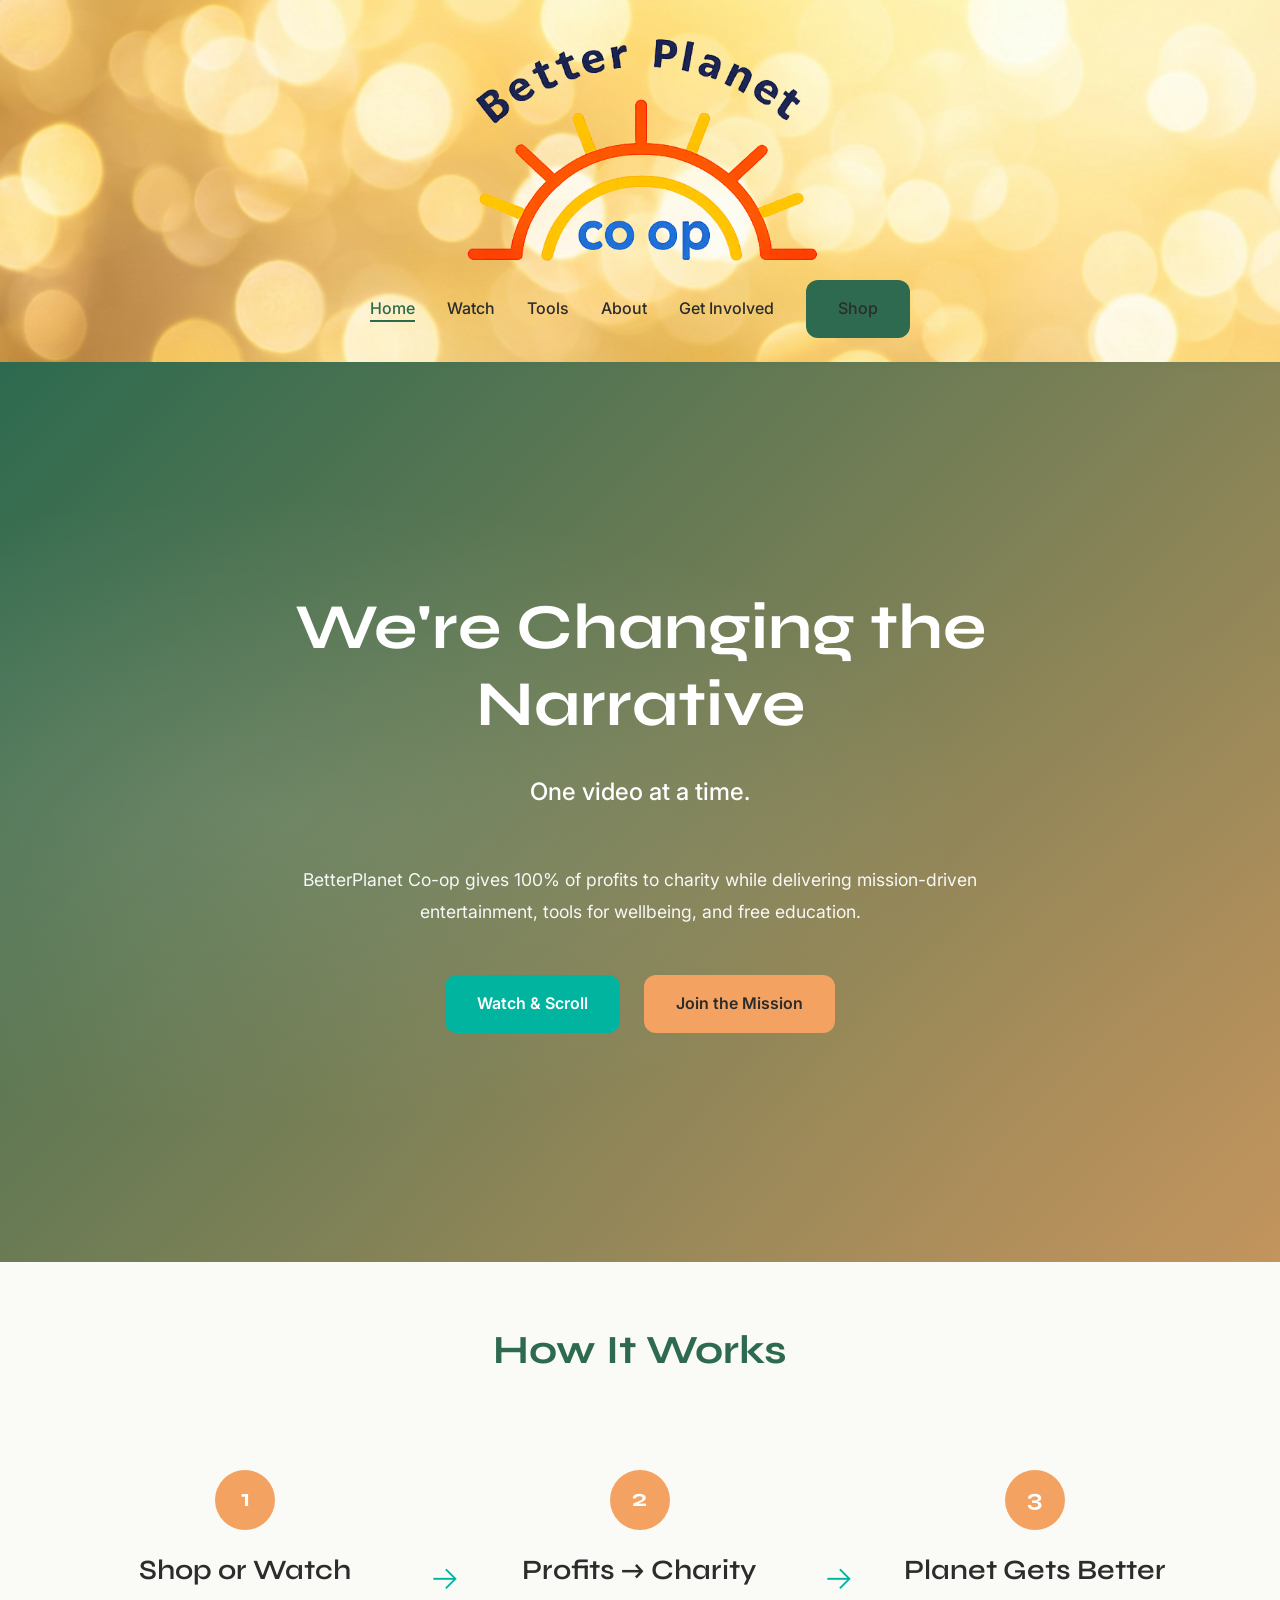
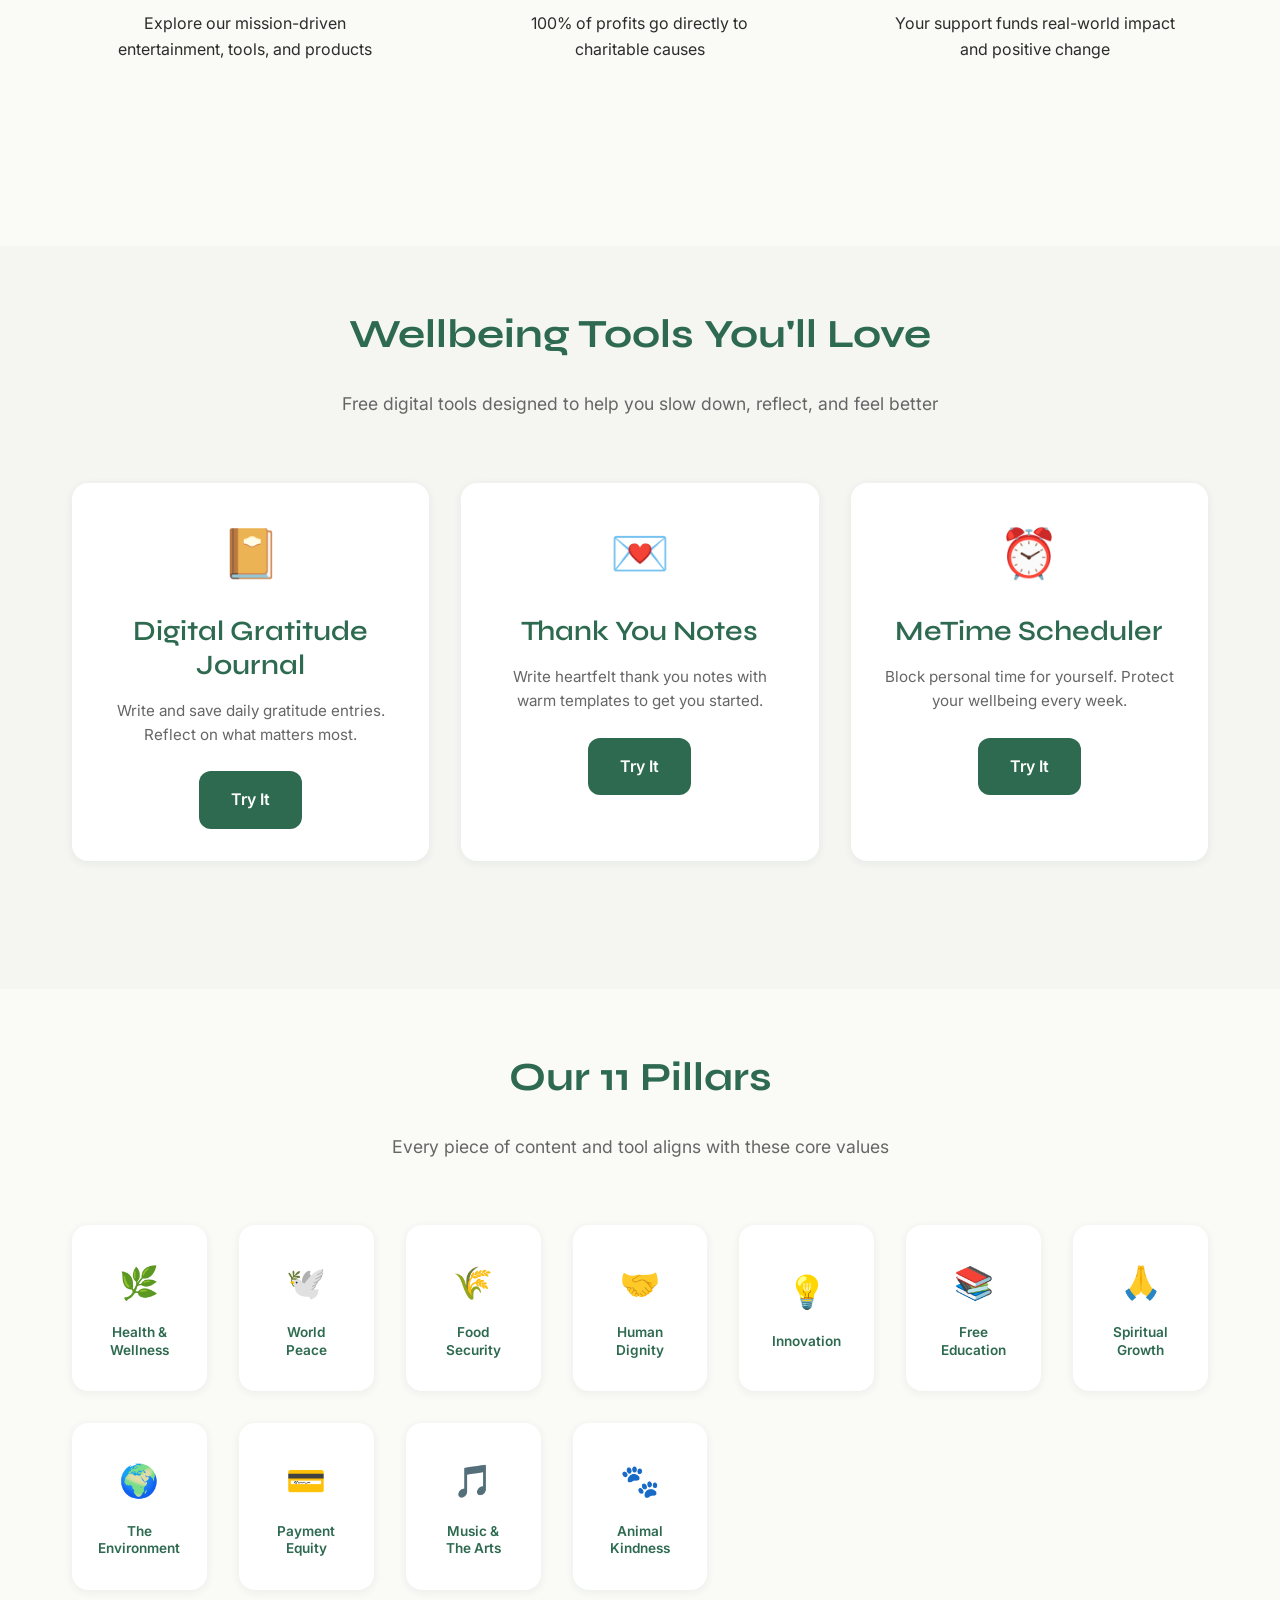
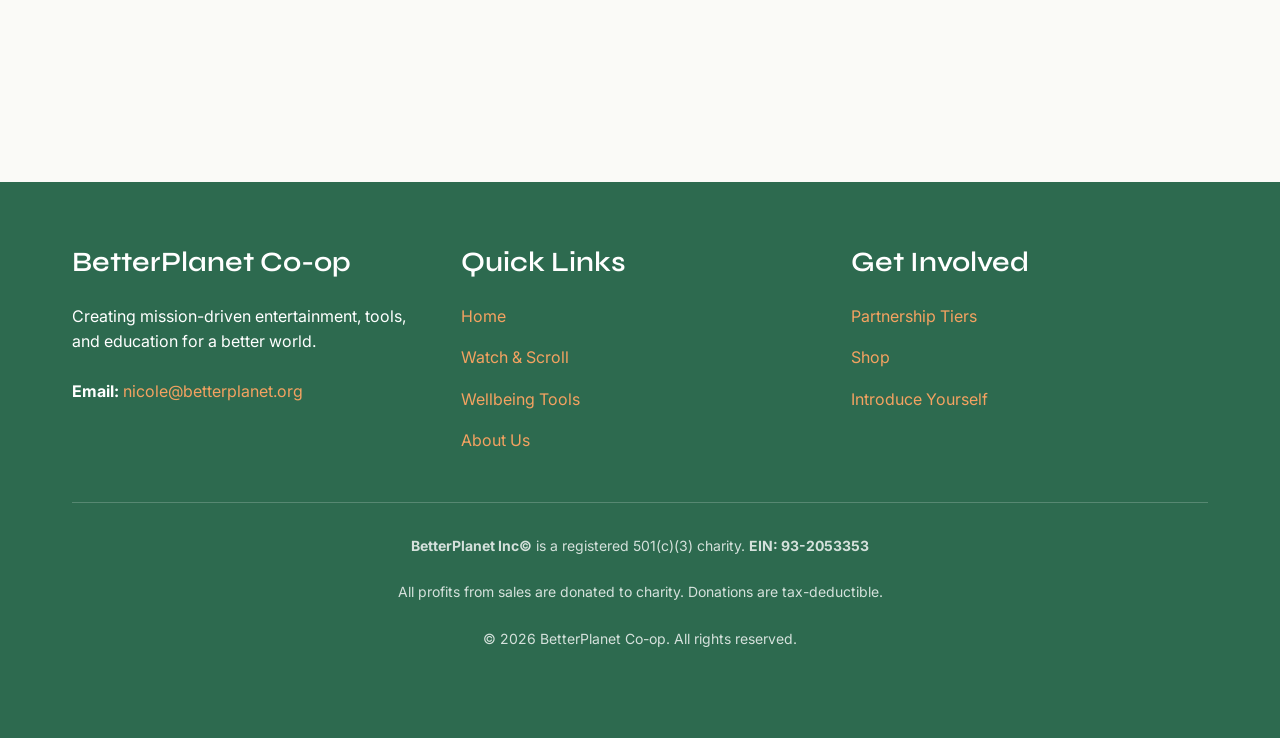
==== commit 64afab34: "Apply sunny bokeh header to all pages" ====
--- a/index.html
+++ b/index.html
@@ -231,7 +231,10 @@
       position: relative;
       z-index: 1;
       overflow: hidden;
-      background: linear-gradient(135deg, #ffb347 0%, #ffd700 100%);
+      background-image: url('sunny-header.png');
+      background-size: 150%;
+      background-position: 0% 50%;
+      animation: bokehdrift 25s ease-in-out infinite alternate;
     }
 
     header .container {
@@ -239,90 +242,15 @@
       z-index: 2;
     }
 
-    .bokeh-background {
-      position: absolute;
-      inset: 0;
-      overflow: hidden;
-      z-index: 0;
-      background: linear-gradient(135deg, #ffb347 0%, #ffd700 100%);
-    }
-
-    .bokeh-circle {
-      position: absolute;
-      background: radial-gradient(circle, rgba(255, 215, 0, 0.5), rgba(244, 162, 97, 0.2));
-      border-radius: 50%;
-      filter: blur(35px);
-      opacity: 0.7;
-    }
-
-    .bokeh-1 {
-      width: 140px;
-      height: 140px;
-      top: 10%;
-      left: 8%;
-      animation: bokehdrift 24s ease-in-out infinite;
-    }
-
-    .bokeh-2 {
-      width: 190px;
-      height: 190px;
-      top: 20%;
-      right: 12%;
-      animation: bokehdrift 28s ease-in-out infinite reverse;
-      filter: blur(45px);
-      opacity: 0.5;
-    }
-
-    .bokeh-3 {
-      width: 110px;
-      height: 110px;
-      bottom: 25%;
-      left: 18%;
-      animation: bokehdrift 20s ease-in-out infinite;
-      filter: blur(32px);
-      opacity: 0.6;
-    }
-
-    .bokeh-4 {
-      width: 160px;
-      height: 160px;
-      top: 35%;
-      right: 8%;
-      animation: bokehdrift 26s ease-in-out infinite;
-      filter: blur(40px);
-      opacity: 0.55;
-    }
-
-    .bokeh-5 {
-      width: 100px;
-      height: 100px;
-      bottom: 20%;
-      right: 22%;
-      animation: bokehdrift 22s ease-in-out infinite reverse;
-      filter: blur(35px);
-      opacity: 0.65;
-    }
-
     @keyframes bokehdrift {
-      0%, 100% {
-        transform: translateY(0) translateX(0);
-      }
-      50% {
-        transform: translateY(-25px) translateX(15px);
-      }
+      0% { background-position: 0% 50%; }
+      100% { background-position: 100% 50%; }
     }
   </style>
 </head>
 <body>
   <!-- Navigation -->
   <header>
-    <div class="bokeh-background" aria-hidden="true">
-      <div class="bokeh-circle bokeh-1"></div>
-      <div class="bokeh-circle bokeh-2"></div>
-      <div class="bokeh-circle bokeh-3"></div>
-      <div class="bokeh-circle bokeh-4"></div>
-      <div class="bokeh-circle bokeh-5"></div>
-    </div>
     <div class="container">
       <nav class="navbar">
         <a href="index.html" class="logo"><img src="Logo-Main.png" alt="BetterPlanet Co-op logo"></a>
